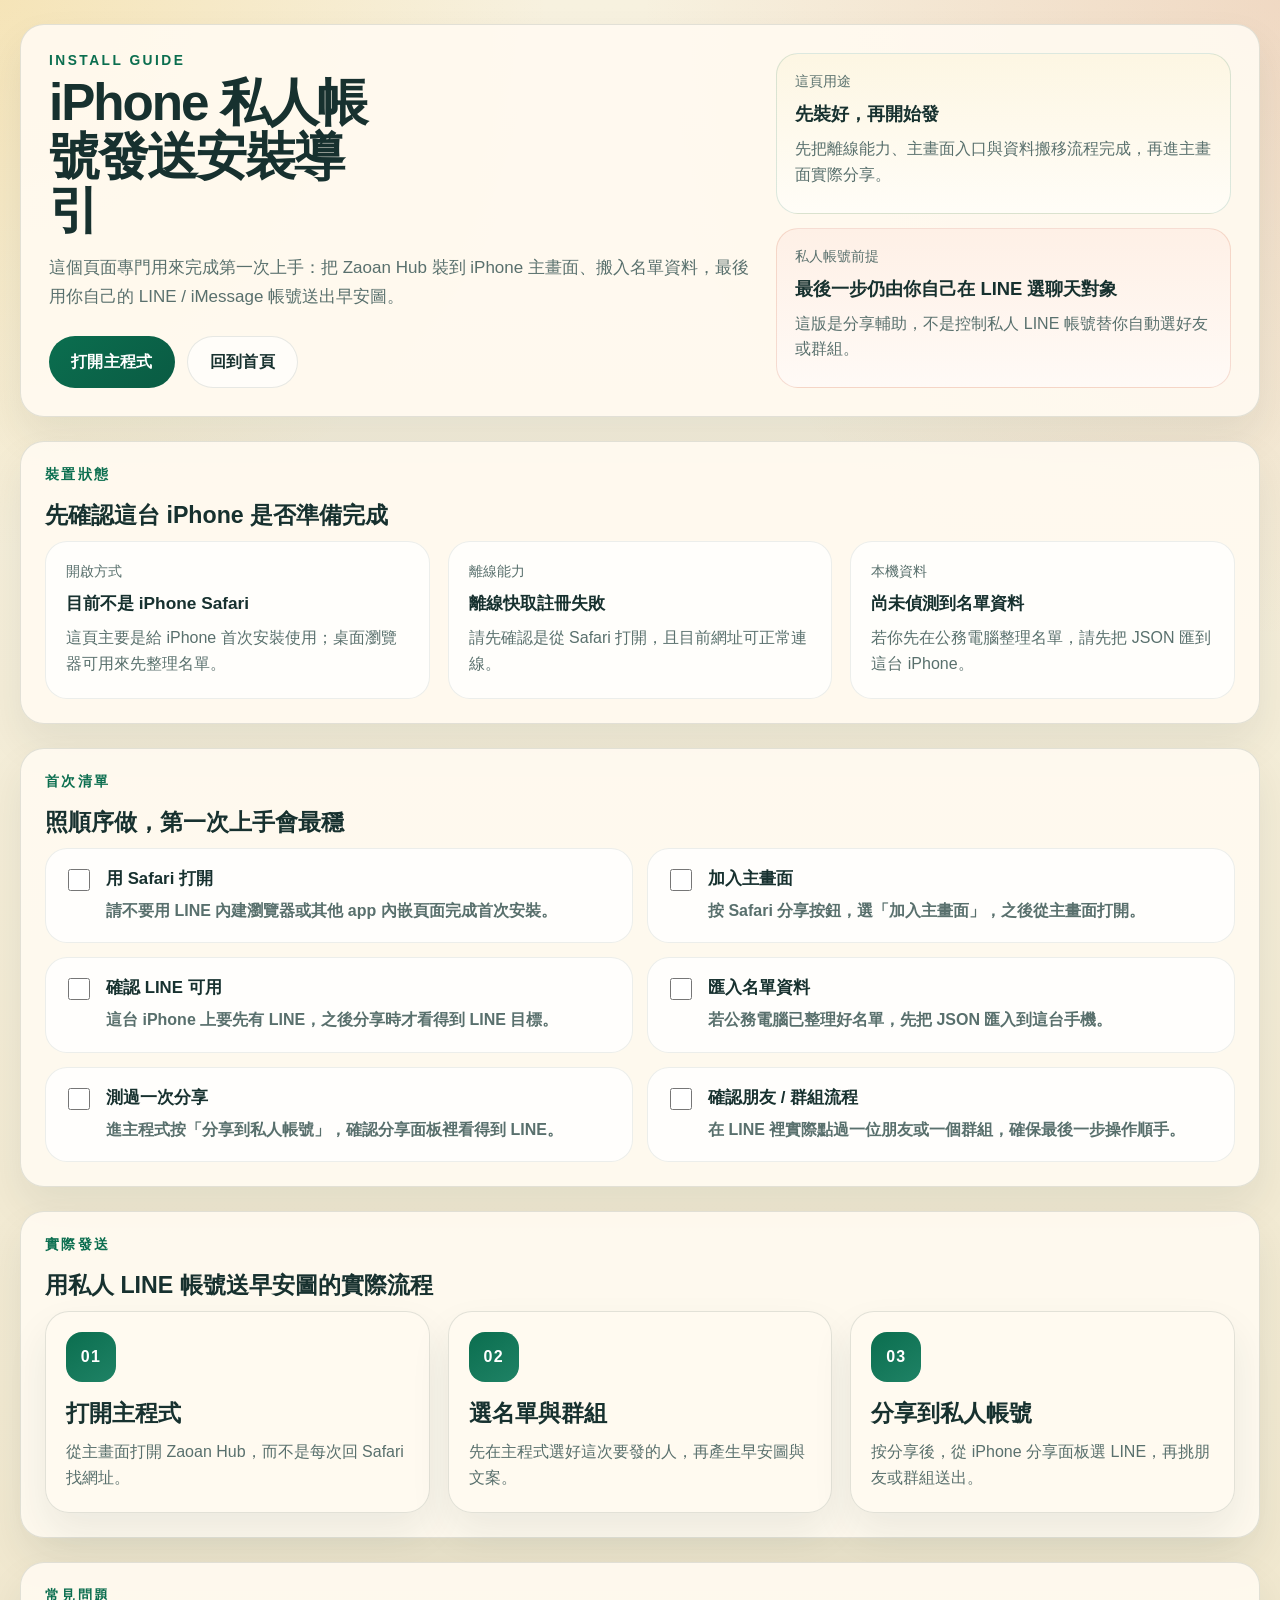
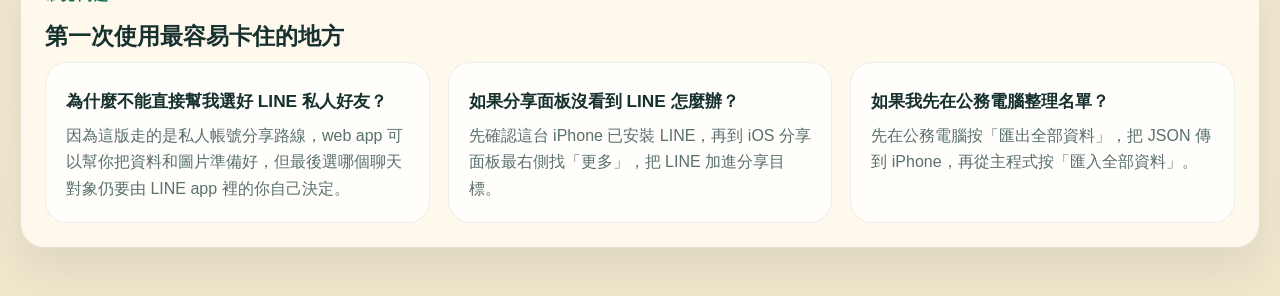
==== app/guide.html @ dc189ce0 "Add iPhone private-account onboarding" ====
<!doctype html>
<html lang="zh-Hant">
<head>
  <meta charset="utf-8">
  <meta name="viewport" content="width=device-width, initial-scale=1">
  <meta name="theme-color" content="#0b6e4f">
  <meta name="description" content="Zaoan Hub iPhone installation guide for private LINE and iMessage sharing.">
  <meta name="apple-mobile-web-app-capable" content="yes">
  <meta name="apple-mobile-web-app-status-bar-style" content="default">
  <meta name="apple-mobile-web-app-title" content="Zaoan Hub Guide">
  <title>Zaoan Hub 安裝導引</title>
  <link rel="manifest" href="./manifest.webmanifest">
  <link rel="icon" href="./icon.svg" type="image/svg+xml">
  <link rel="apple-touch-icon" href="./icon.svg">
  <link rel="stylesheet" href="./styles.css">
</head>
<body>
  <div class="shell">
    <header class="hero panel guide-hero">
      <div class="hero-copy">
        <p class="eyebrow">Install Guide</p>
        <h1>iPhone 私人帳號發送安裝導引</h1>
        <p class="hero-text">
          這個頁面專門用來完成第一次上手：把 Zaoan Hub 裝到 iPhone 主畫面、搬入名單資料，最後用你自己的 LINE / iMessage 帳號送出早安圖。
        </p>
        <div class="hero-actions">
          <a class="button button-primary" href="./index.html">打開主程式</a>
          <a class="button button-ghost" href="./index.html">回到首頁</a>
        </div>
      </div>
      <aside class="hero-aside">
        <div class="status-card">
          <span class="status-label">這頁用途</span>
          <strong>先裝好，再開始發</strong>
          <p>先把離線能力、主畫面入口與資料搬移流程完成，再進主畫面實際分享。</p>
        </div>
        <div class="status-card accent">
          <span class="status-label">私人帳號前提</span>
          <strong>最後一步仍由你自己在 LINE 選聊天對象</strong>
          <p>這版是分享輔助，不是控制私人 LINE 帳號替你自動選好友或群組。</p>
        </div>
      </aside>
    </header>

    <main class="content">
      <section class="panel guide-status-panel">
        <div class="section-header">
          <div>
            <p class="eyebrow">裝置狀態</p>
            <h2>先確認這台 iPhone 是否準備完成</h2>
          </div>
        </div>
        <div class="guide-status-grid">
          <article class="guide-status-card">
            <span class="status-label">開啟方式</span>
            <strong id="guide-mode-badge">檢查中</strong>
            <p id="guide-mode-copy">建議先用 Safari 打開這個導引頁。</p>
          </article>
          <article class="guide-status-card">
            <span class="status-label">離線能力</span>
            <strong id="guide-offline-badge">檢查中</strong>
            <p id="guide-offline-copy">第一次仍需要透過網址把離線殼層載入手機。</p>
          </article>
          <article class="guide-status-card">
            <span class="status-label">本機資料</span>
            <strong id="guide-data-badge">檢查中</strong>
            <p id="guide-data-copy">如果你先在公務電腦整理名單，這裡會提醒你匯入 JSON。</p>
          </article>
        </div>
      </section>

      <section class="panel guide-checklist-panel">
        <div class="section-header">
          <div>
            <p class="eyebrow">首次清單</p>
            <h2>照順序做，第一次上手會最穩</h2>
          </div>
        </div>
        <div class="guide-check-grid">
          <label class="guide-check-card">
            <input type="checkbox" data-guide-step="opened_safari">
            <div>
              <strong>用 Safari 打開</strong>
              <p>請不要用 LINE 內建瀏覽器或其他 app 內嵌頁面完成首次安裝。</p>
            </div>
          </label>
          <label class="guide-check-card">
            <input type="checkbox" data-guide-step="added_home_screen">
            <div>
              <strong>加入主畫面</strong>
              <p>按 Safari 分享按鈕，選「加入主畫面」，之後從主畫面打開。</p>
            </div>
          </label>
          <label class="guide-check-card">
            <input type="checkbox" data-guide-step="line_ready">
            <div>
              <strong>確認 LINE 可用</strong>
              <p>這台 iPhone 上要先有 LINE，之後分享時才看得到 LINE 目標。</p>
            </div>
          </label>
          <label class="guide-check-card">
            <input type="checkbox" data-guide-step="data_imported">
            <div>
              <strong>匯入名單資料</strong>
              <p>若公務電腦已整理好名單，先把 JSON 匯入到這台手機。</p>
            </div>
          </label>
          <label class="guide-check-card">
            <input type="checkbox" data-guide-step="share_tested">
            <div>
              <strong>測過一次分享</strong>
              <p>進主程式按「分享到私人帳號」，確認分享面板裡看得到 LINE。</p>
            </div>
          </label>
          <label class="guide-check-card">
            <input type="checkbox" data-guide-step="line_target_confirmed">
            <div>
              <strong>確認朋友 / 群組流程</strong>
              <p>在 LINE 裡實際點過一位朋友或一個群組，確保最後一步操作順手。</p>
            </div>
          </label>
        </div>
      </section>

      <section class="panel guide-flow-panel">
        <div class="section-header">
          <div>
            <p class="eyebrow">實際發送</p>
            <h2>用私人 LINE 帳號送早安圖的實際流程</h2>
          </div>
        </div>
        <div class="guide-flow-grid">
          <article class="step-card panel">
            <span class="step-index">01</span>
            <h2>打開主程式</h2>
            <p>從主畫面打開 Zaoan Hub，而不是每次回 Safari 找網址。</p>
          </article>
          <article class="step-card panel">
            <span class="step-index">02</span>
            <h2>選名單與群組</h2>
            <p>先在主程式選好這次要發的人，再產生早安圖與文案。</p>
          </article>
          <article class="step-card panel">
            <span class="step-index">03</span>
            <h2>分享到私人帳號</h2>
            <p>按分享後，從 iPhone 分享面板選 LINE，再挑朋友或群組送出。</p>
          </article>
        </div>
      </section>

      <section class="panel guide-faq-panel">
        <div class="section-header">
          <div>
            <p class="eyebrow">常見問題</p>
            <h2>第一次使用最容易卡住的地方</h2>
          </div>
        </div>
        <div class="faq-list">
          <article class="faq-card">
            <strong>為什麼不能直接幫我選好 LINE 私人好友？</strong>
            <p>因為這版走的是私人帳號分享路線，web app 可以幫你把資料和圖片準備好，但最後選哪個聊天對象仍要由 LINE app 裡的你自己決定。</p>
          </article>
          <article class="faq-card">
            <strong>如果分享面板沒看到 LINE 怎麼辦？</strong>
            <p>先確認這台 iPhone 已安裝 LINE，再到 iOS 分享面板最右側找「更多」，把 LINE 加進分享目標。</p>
          </article>
          <article class="faq-card">
            <strong>如果我先在公務電腦整理名單？</strong>
            <p>先在公務電腦按「匯出全部資料」，把 JSON 傳到 iPhone，再從主程式按「匯入全部資料」。</p>
          </article>
        </div>
      </section>
    </main>
  </div>

  <script src="./guide.js"></script>
</body>
</html>
---- app/styles.css ----
:root {
  --bg: #f3efe2;
  --paper: #fffaf0;
  --ink: #17312f;
  --muted: #59706d;
  --line: rgba(23, 49, 47, 0.12);
  --primary: #0b6e4f;
  --primary-strong: #0a5b43;
  --secondary: #efb11d;
  --accent: #cb5c33;
  --shadow: 0 20px 40px rgba(28, 50, 48, 0.08);
  --radius: 24px;
}

* {
  box-sizing: border-box;
}

html {
  font-size: 16px;
}

body {
  margin: 0;
  font-family: "Noto Sans TC", "PingFang TC", "Microsoft JhengHei", sans-serif;
  color: var(--ink);
  background:
    radial-gradient(circle at top left, rgba(239, 177, 29, 0.2), transparent 24%),
    radial-gradient(circle at top right, rgba(203, 92, 51, 0.16), transparent 28%),
    linear-gradient(180deg, #f7f1df 0%, #efe6cc 100%);
}

button,
input,
select,
textarea {
  font: inherit;
}

a {
  color: inherit;
}

button {
  cursor: pointer;
}

.shell {
  width: min(1240px, calc(100% - 32px));
  margin: 24px auto 48px;
}

.panel {
  background: rgba(255, 250, 240, 0.92);
  border: 1px solid var(--line);
  border-radius: var(--radius);
  box-shadow: var(--shadow);
}

.hero {
  display: grid;
  grid-template-columns: 1.4fr 0.9fr;
  gap: 20px;
  padding: 28px;
}

.hero-copy h1 {
  margin: 8px 0 16px;
  font-size: clamp(2rem, 4vw, 3.6rem);
  line-height: 1.05;
  letter-spacing: -0.04em;
}

.hero-text {
  max-width: 48rem;
  font-size: 1.0625rem;
  line-height: 1.7;
  color: var(--muted);
}

.eyebrow {
  margin: 0;
  font-size: 0.86rem;
  font-weight: 800;
  letter-spacing: 0.18em;
  text-transform: uppercase;
  color: var(--primary);
}

.hero-actions {
  display: flex;
  gap: 12px;
  margin-top: 24px;
  flex-wrap: wrap;
}

.hero-aside {
  display: grid;
  gap: 14px;
}

.status-card {
  padding: 18px;
  border-radius: 22px;
  background: linear-gradient(180deg, #fdf6e3 0%, #fffdf7 100%);
  border: 1px solid rgba(11, 110, 79, 0.14);
}

.status-card.accent {
  background: linear-gradient(180deg, #fef0e6 0%, #fffaf6 100%);
  border-color: rgba(203, 92, 51, 0.18);
}

.status-label {
  display: block;
  margin-bottom: 10px;
  color: var(--muted);
  font-size: 0.9rem;
}

.status-card strong {
  display: block;
  margin-bottom: 10px;
  font-size: 1.15rem;
}

.status-card p {
  margin: 0;
  line-height: 1.6;
  color: var(--muted);
}

.guide-hero .hero-copy h1 {
  max-width: 12ch;
}

.content {
  display: grid;
  gap: 24px;
  margin-top: 24px;
}

.runtime-panel {
  display: grid;
  grid-template-columns: 1.2fr 1fr;
  gap: 20px;
  padding: 24px;
}

.runtime-copy h2 {
  margin: 10px 0 12px;
  font-size: 1.55rem;
}

.runtime-text {
  margin: 0;
  line-height: 1.7;
  color: var(--muted);
}

.runtime-statuses {
  display: grid;
  gap: 16px;
  align-content: start;
}

.runtime-badges {
  display: flex;
  flex-wrap: wrap;
  gap: 10px;
}

.runtime-actions {
  display: flex;
  gap: 12px;
  flex-wrap: wrap;
}

.runtime-badge {
  display: inline-flex;
  align-items: center;
  min-height: 38px;
  padding: 0 14px;
  border-radius: 999px;
  background: rgba(255, 255, 255, 0.72);
  border: 1px solid rgba(23, 49, 47, 0.1);
  color: var(--ink);
  font-weight: 700;
}

.runtime-badge.ok {
  background: rgba(11, 110, 79, 0.1);
  border-color: rgba(11, 110, 79, 0.24);
  color: var(--primary);
}

.runtime-badge.warn {
  background: rgba(239, 177, 29, 0.16);
  border-color: rgba(239, 177, 29, 0.3);
  color: #7a5300;
}

.runtime-badge.offline {
  background: rgba(203, 92, 51, 0.12);
  border-color: rgba(203, 92, 51, 0.26);
  color: var(--accent);
}

.install-steps {
  margin: 0;
  padding-left: 22px;
  color: var(--muted);
  line-height: 1.8;
}

.step-grid {
  display: grid;
  grid-template-columns: repeat(3, minmax(0, 1fr));
  gap: 18px;
}

.step-card {
  padding: 20px;
}

.step-index {
  display: inline-flex;
  align-items: center;
  justify-content: center;
  width: 50px;
  height: 50px;
  border-radius: 16px;
  background: linear-gradient(145deg, var(--primary), #1f8265);
  color: white;
  font-weight: 800;
  letter-spacing: 0.08em;
}

.step-card h2,
.section-header h2,
.preview-card h3 {
  margin: 16px 0 10px;
  font-size: 1.45rem;
}

.step-card p,
.empty-state,
.preview-body p,
.status-box,
.contact-note,
.group-meta {
  margin: 0;
  line-height: 1.65;
  color: var(--muted);
}

.workspace {
  display: grid;
  grid-template-columns: repeat(2, minmax(0, 1fr));
  gap: 20px;
}

.guide-status-panel,
.guide-checklist-panel,
.guide-flow-panel,
.guide-faq-panel {
  padding: 0 0 24px;
}

.guide-status-grid,
.guide-flow-grid,
.faq-list {
  display: grid;
  grid-template-columns: repeat(3, minmax(0, 1fr));
  gap: 18px;
  margin: 0 24px;
}

.guide-status-card,
.faq-card {
  padding: 20px;
  border-radius: 22px;
  background: rgba(255, 255, 255, 0.78);
  border: 1px solid rgba(23, 49, 47, 0.08);
}

.guide-status-card strong,
.faq-card strong {
  display: block;
  margin: 6px 0 10px;
  font-size: 1.08rem;
}

.guide-status-card p,
.faq-card p {
  margin: 0;
  line-height: 1.65;
  color: var(--muted);
}

.guide-check-grid {
  display: grid;
  grid-template-columns: repeat(2, minmax(0, 1fr));
  gap: 14px;
  margin: 0 24px;
}

.guide-check-card {
  display: grid;
  grid-template-columns: 28px 1fr;
  align-items: start;
  gap: 14px;
  padding: 18px;
  border-radius: 22px;
  background: rgba(255, 255, 255, 0.8);
  border: 1px solid rgba(23, 49, 47, 0.08);
}

.guide-check-card input {
  width: 22px;
  height: 22px;
  margin-top: 2px;
}

.guide-check-card strong {
  display: block;
  margin-bottom: 8px;
  font-size: 1.05rem;
}

.guide-check-card p {
  margin: 0;
  line-height: 1.65;
  color: var(--muted);
}

.stack {
  display: grid;
  gap: 16px;
}

.section-header {
  display: flex;
  justify-content: space-between;
  align-items: flex-start;
  gap: 12px;
  padding: 24px 24px 0;
}

.form-card,
.list,
.empty-state {
  margin: 0 24px 24px;
}

.form-card {
  padding: 20px;
  border-radius: 22px;
  background: linear-gradient(180deg, #fffef9 0%, #f9f4e6 100%);
  border: 1px solid rgba(23, 49, 47, 0.08);
}

label,
.field-label {
  display: grid;
  gap: 8px;
  font-weight: 700;
}

label span,
.field-label {
  font-size: 0.98rem;
}

input,
select,
textarea {
  width: 100%;
  border: 2px solid rgba(23, 49, 47, 0.12);
  border-radius: 16px;
  padding: 14px 16px;
  background: rgba(255, 255, 255, 0.92);
  color: var(--ink);
}

textarea {
  min-height: 112px;
  resize: vertical;
}

input:focus,
select:focus,
textarea:focus {
  outline: none;
  border-color: rgba(11, 110, 79, 0.5);
  box-shadow: 0 0 0 4px rgba(11, 110, 79, 0.12);
}

.button {
  min-height: 52px;
  border: 0;
  border-radius: 999px;
  padding: 0 22px;
  font-weight: 800;
  letter-spacing: 0.02em;
}

a.button {
  display: inline-flex;
  align-items: center;
  justify-content: center;
  text-decoration: none;
}

.button:disabled {
  opacity: 0.5;
  cursor: not-allowed;
}

.button-primary {
  background: linear-gradient(135deg, var(--primary), var(--primary-strong));
  color: #fff;
}

.button-secondary {
  background: linear-gradient(135deg, var(--secondary), #f3c84c);
  color: #302200;
}

.button-ghost {
  background: rgba(255, 255, 255, 0.64);
  color: var(--ink);
  border: 1px solid rgba(23, 49, 47, 0.1);
}

.pill {
  display: inline-flex;
  align-items: center;
  min-height: 34px;
  padding: 0 14px;
  border-radius: 999px;
  background: rgba(11, 110, 79, 0.1);
  color: var(--primary);
  font-weight: 800;
}

.accent-pill {
  background: rgba(203, 92, 51, 0.12);
  color: var(--accent);
}

.list {
  display: grid;
  gap: 12px;
}

.list-card {
  display: grid;
  gap: 10px;
  padding: 18px;
  border-radius: 22px;
  background: rgba(255, 255, 255, 0.78);
  border: 1px solid rgba(23, 49, 47, 0.08);
}

.card-head {
  display: flex;
  align-items: center;
  justify-content: space-between;
  gap: 12px;
}

.card-title {
  display: flex;
  align-items: center;
  gap: 10px;
  flex-wrap: wrap;
}

.card-title strong {
  font-size: 1.12rem;
}

.tag {
  display: inline-flex;
  align-items: center;
  min-height: 28px;
  padding: 0 10px;
  border-radius: 999px;
  background: rgba(23, 49, 47, 0.08);
  color: var(--muted);
  font-size: 0.84rem;
}

.picker-grid {
  display: grid;
  grid-template-columns: repeat(auto-fit, minmax(160px, 1fr));
  gap: 10px;
}

.picker-chip {
  display: flex;
  align-items: center;
  gap: 10px;
  min-height: 56px;
  padding: 10px 14px;
  border-radius: 18px;
  border: 1px solid rgba(23, 49, 47, 0.1);
  background: rgba(255, 255, 255, 0.72);
}

.picker-chip input {
  width: 20px;
  height: 20px;
  margin: 0;
}

.broadcast-panel {
  padding: 24px;
}

.broadcast-layout {
  display: grid;
  grid-template-columns: 1.1fr 0.9fr;
  gap: 20px;
  margin-top: 20px;
}

.mode-grid {
  display: grid;
  grid-template-columns: repeat(2, minmax(0, 1fr));
  gap: 12px;
}

.mode-card {
  display: grid;
  gap: 8px;
  padding: 18px;
  border-radius: 20px;
  border: 2px solid rgba(23, 49, 47, 0.1);
  background: rgba(255, 255, 255, 0.68);
}

.mode-card.active {
  border-color: rgba(11, 110, 79, 0.4);
  background: rgba(11, 110, 79, 0.08);
}

.mode-card input {
  display: none;
}

.mode-card span {
  color: var(--muted);
  line-height: 1.55;
}

.action-row {
  display: flex;
  gap: 12px;
  flex-wrap: wrap;
}

.private-note {
  padding: 16px 18px;
  border-radius: 18px;
  background: rgba(11, 110, 79, 0.08);
  border: 1px solid rgba(11, 110, 79, 0.14);
}

.private-note strong {
  display: block;
  margin-bottom: 8px;
  font-size: 1.02rem;
}

.private-note p {
  margin: 0;
  line-height: 1.65;
  color: var(--muted);
}

.preview-card {
  display: grid;
  gap: 16px;
  align-self: start;
  padding: 20px;
  border-radius: 26px;
  background: linear-gradient(180deg, #184746 0%, #0f2f35 100%);
  color: #f9faf8;
}

.preview-image-wrap {
  border-radius: 22px;
  overflow: hidden;
  background: rgba(255, 255, 255, 0.08);
}

#preview-canvas {
  display: block;
  width: 100%;
  height: auto;
}

.preview-body h3 {
  margin-top: 0;
}

.preview-body p {
  color: rgba(249, 250, 248, 0.78);
}

.recipient-preview {
  display: flex;
  flex-wrap: wrap;
  gap: 10px;
  padding: 0;
  margin: 0;
  list-style: none;
}

.recipient-preview li {
  padding: 9px 12px;
  border-radius: 999px;
  background: rgba(255, 255, 255, 0.12);
  color: rgba(249, 250, 248, 0.92);
}

.status-box {
  padding: 14px 16px;
  border-radius: 18px;
  background: rgba(255, 255, 255, 0.1);
  color: rgba(249, 250, 248, 0.88);
}

.empty-state {
  padding: 18px;
  border-radius: 18px;
  background: rgba(255, 255, 255, 0.55);
  border: 1px dashed rgba(23, 49, 47, 0.18);
}

@media (max-width: 980px) {
  .hero,
  .runtime-panel,
  .workspace,
  .guide-status-grid,
  .guide-flow-grid,
  .faq-list,
  .broadcast-layout,
  .step-grid {
    grid-template-columns: 1fr;
  }

  .guide-check-grid {
    grid-template-columns: 1fr;
  }

  .shell {
    width: min(100% - 20px, 1240px);
  }
}

@media (max-width: 640px) {
  html {
    font-size: 15px;
  }

  .hero,
  .broadcast-panel {
    padding: 18px;
  }

  .section-header,
  .form-card,
  .list,
  .empty-state {
    margin-left: 18px;
    margin-right: 18px;
  }

  .section-header {
    padding-top: 18px;
  }

  .action-row,
  .hero-actions,
  .runtime-actions {
    flex-direction: column;
  }

  .mode-grid {
    grid-template-columns: 1fr;
  }

  .button {
    width: 100%;
  }
}
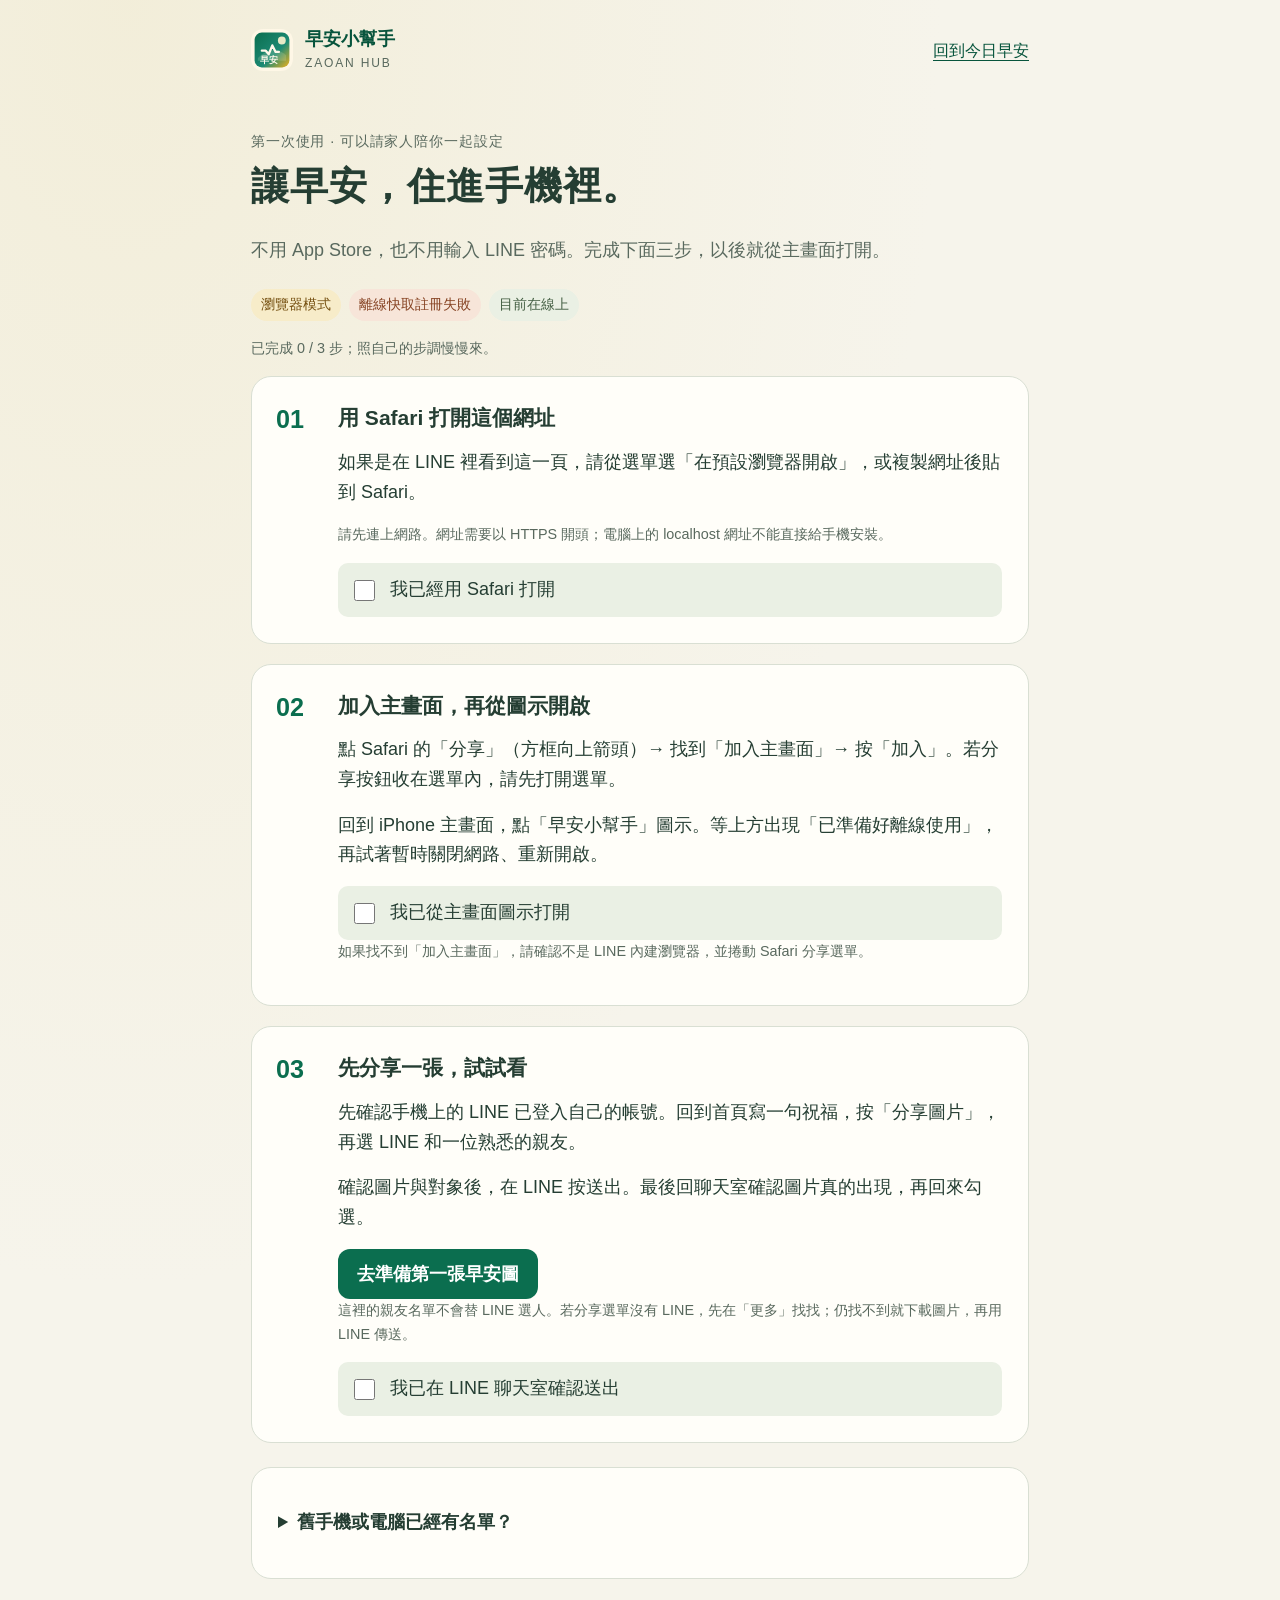
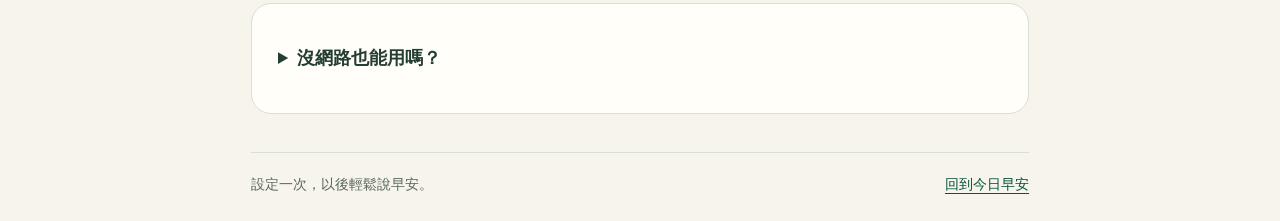
==== commit 2bfe1aa8: "Make daily greeting sharing the primary senior-friendly workflow" ====
--- a/app/guide.html
+++ b/app/guide.html
@@ -2,177 +2,60 @@
 <html lang="zh-Hant">
 <head>
   <meta charset="utf-8">
-  <meta name="viewport" content="width=device-width, initial-scale=1">
+  <meta name="viewport" content="width=device-width, initial-scale=1, viewport-fit=cover">
+  <meta http-equiv="Content-Security-Policy" content="default-src 'self'; base-uri 'none'; object-src 'none'; script-src 'self'; style-src 'self'; img-src 'self' data: blob:; connect-src 'self'; font-src 'self'; manifest-src 'self'; worker-src 'self'; form-action 'self'">
   <meta name="theme-color" content="#0b6e4f">
-  <meta name="description" content="Zaoan Hub iPhone installation guide for private LINE and iMessage sharing.">
+  <meta name="description" content="在 iPhone 加入早安小幫手，練習用自己的 LINE 分享早安圖。">
   <meta name="apple-mobile-web-app-capable" content="yes">
   <meta name="apple-mobile-web-app-status-bar-style" content="default">
-  <meta name="apple-mobile-web-app-title" content="Zaoan Hub Guide">
-  <title>Zaoan Hub 安裝導引</title>
+  <meta name="apple-mobile-web-app-title" content="早安小幫手">
+  <title>iPhone 安裝導引 · 早安小幫手</title>
   <link rel="manifest" href="./manifest.webmanifest">
   <link rel="icon" href="./icon.svg" type="image/svg+xml">
   <link rel="apple-touch-icon" href="./icon.svg">
   <link rel="stylesheet" href="./styles.css">
 </head>
 <body>
-  <div class="shell">
-    <header class="hero panel guide-hero">
-      <div class="hero-copy">
-        <p class="eyebrow">Install Guide</p>
-        <h1>iPhone 私人帳號發送安裝導引</h1>
-        <p class="hero-text">
-          這個頁面專門用來完成第一次上手：把 Zaoan Hub 裝到 iPhone 主畫面、搬入名單資料，最後用你自己的 LINE / iMessage 帳號送出早安圖。
-        </p>
-        <div class="hero-actions">
-          <a class="button button-primary" href="./index.html">打開主程式</a>
-          <a class="button button-ghost" href="./index.html">回到首頁</a>
-        </div>
+  <a class="skip-link" href="#main">跳到安裝步驟</a>
+  <div class="shell guide-shell">
+    <header class="app-header"><a class="brand" href="./"><img src="./icon.svg" width="42" height="42" alt=""><span>早安小幫手<small>ZAOAN HUB</small></span></a><a class="help-link" href="./">回到今日早安</a></header>
+    <main id="main" tabindex="-1">
+      <div class="page-heading"><div><p class="eyebrow">第一次使用 · 可以請家人陪你一起設定</p><h1>讓早安，住進手機裡。</h1></div></div>
+      <p class="guide-intro">不用 App Store，也不用輸入 LINE 密碼。完成下面三步，以後就從主畫面打開。</p>
+      <div id="update-notice" class="notice update-notice" hidden><span>新版已準備好。</span><button id="update-button" class="button button-secondary" type="button">重新開啟新版</button></div>
+      <div class="badge-row"><span id="app-mode-badge" class="tag">瀏覽器模式</span><span id="offline-badge" class="tag">正在準備離線使用…</span><span id="network-badge" class="tag"></span></div>
+      <p id="guide-progress" class="helper" role="status" aria-live="polite">可以依序勾選已完成的步驟。</p>
+      <div class="guide-steps">
+        <section class="panel guide-step">
+          <h2>用 Safari 打開這個網址</h2>
+          <p>如果是在 LINE 裡看到這一頁，請從選單選「在預設瀏覽器開啟」，或複製網址後貼到 Safari。</p>
+          <p class="helper">請先連上網路。網址需要以 HTTPS 開頭；電腦上的 localhost 網址不能直接給手機安裝。</p>
+          <label class="checklist-row"><input type="checkbox" data-guide-step="opened_safari"><span>我已經用 Safari 打開</span></label>
+        </section>
+        <section class="panel guide-step">
+          <h2>加入主畫面，再從圖示開啟</h2>
+          <p>點 Safari 的「分享」（方框向上箭頭）→ 找到「加入主畫面」→ 按「加入」。若分享按鈕收在選單內，請先打開選單。</p>
+          <p>回到 iPhone 主畫面，點「早安小幫手」圖示。等上方出現「已準備好離線使用」，再試著暫時關閉網路、重新開啟。</p>
+          <label class="checklist-row"><input type="checkbox" data-guide-step="added_home_screen"><span>我已從主畫面圖示打開</span></label>
+          <p class="helper">如果找不到「加入主畫面」，請確認不是 LINE 內建瀏覽器，並捲動 Safari 分享選單。</p>
+        </section>
+        <section class="panel guide-step">
+          <h2>先分享一張，試試看</h2>
+          <p>先確認手機上的 LINE 已登入自己的帳號。回到首頁寫一句祝福，按「分享圖片」，再選 LINE 和一位熟悉的親友。</p>
+          <p>確認圖片與對象後，在 LINE 按送出。最後回聊天室確認圖片真的出現，再回來勾選。</p>
+          <a class="button button-primary" href="./">去準備第一張早安圖</a>
+          <p class="helper">這裡的親友名單不會替 LINE 選人。若分享選單沒有 LINE，先在「更多」找找；仍找不到就下載圖片，再用 LINE 傳送。</p>
+          <label class="checklist-row"><input type="checkbox" data-guide-step="line_target_confirmed"><span>我已在 LINE 聊天室確認送出</span></label>
+        </section>
       </div>
-      <aside class="hero-aside">
-        <div class="status-card">
-          <span class="status-label">這頁用途</span>
-          <strong>先裝好，再開始發</strong>
-          <p>先把離線能力、主畫面入口與資料搬移流程完成，再進主畫面實際分享。</p>
-        </div>
-        <div class="status-card accent">
-          <span class="status-label">私人帳號前提</span>
-          <strong>最後一步仍由你自己在 LINE 選聊天對象</strong>
-          <p>這版是分享輔助，不是控制私人 LINE 帳號替你自動選好友或群組。</p>
-        </div>
-      </aside>
-    </header>
-
-    <main class="content">
-      <section class="panel guide-status-panel">
-        <div class="section-header">
-          <div>
-            <p class="eyebrow">裝置狀態</p>
-            <h2>先確認這台 iPhone 是否準備完成</h2>
-          </div>
-        </div>
-        <div class="guide-status-grid">
-          <article class="guide-status-card">
-            <span class="status-label">開啟方式</span>
-            <strong id="guide-mode-badge">檢查中</strong>
-            <p id="guide-mode-copy">建議先用 Safari 打開這個導引頁。</p>
-          </article>
-          <article class="guide-status-card">
-            <span class="status-label">離線能力</span>
-            <strong id="guide-offline-badge">檢查中</strong>
-            <p id="guide-offline-copy">第一次仍需要透過網址把離線殼層載入手機。</p>
-          </article>
-          <article class="guide-status-card">
-            <span class="status-label">本機資料</span>
-            <strong id="guide-data-badge">檢查中</strong>
-            <p id="guide-data-copy">如果你先在公務電腦整理名單，這裡會提醒你匯入 JSON。</p>
-          </article>
-        </div>
-      </section>
-
-      <section class="panel guide-checklist-panel">
-        <div class="section-header">
-          <div>
-            <p class="eyebrow">首次清單</p>
-            <h2>照順序做，第一次上手會最穩</h2>
-          </div>
-        </div>
-        <div class="guide-check-grid">
-          <label class="guide-check-card">
-            <input type="checkbox" data-guide-step="opened_safari">
-            <div>
-              <strong>用 Safari 打開</strong>
-              <p>請不要用 LINE 內建瀏覽器或其他 app 內嵌頁面完成首次安裝。</p>
-            </div>
-          </label>
-          <label class="guide-check-card">
-            <input type="checkbox" data-guide-step="added_home_screen">
-            <div>
-              <strong>加入主畫面</strong>
-              <p>按 Safari 分享按鈕，選「加入主畫面」，之後從主畫面打開。</p>
-            </div>
-          </label>
-          <label class="guide-check-card">
-            <input type="checkbox" data-guide-step="line_ready">
-            <div>
-              <strong>確認 LINE 可用</strong>
-              <p>這台 iPhone 上要先有 LINE，之後分享時才看得到 LINE 目標。</p>
-            </div>
-          </label>
-          <label class="guide-check-card">
-            <input type="checkbox" data-guide-step="data_imported">
-            <div>
-              <strong>匯入名單資料</strong>
-              <p>若公務電腦已整理好名單，先把 JSON 匯入到這台手機。</p>
-            </div>
-          </label>
-          <label class="guide-check-card">
-            <input type="checkbox" data-guide-step="share_tested">
-            <div>
-              <strong>測過一次分享</strong>
-              <p>進主程式按「分享到私人帳號」，確認分享面板裡看得到 LINE。</p>
-            </div>
-          </label>
-          <label class="guide-check-card">
-            <input type="checkbox" data-guide-step="line_target_confirmed">
-            <div>
-              <strong>確認朋友 / 群組流程</strong>
-              <p>在 LINE 裡實際點過一位朋友或一個群組，確保最後一步操作順手。</p>
-            </div>
-          </label>
-        </div>
-      </section>
-
-      <section class="panel guide-flow-panel">
-        <div class="section-header">
-          <div>
-            <p class="eyebrow">實際發送</p>
-            <h2>用私人 LINE 帳號送早安圖的實際流程</h2>
-          </div>
-        </div>
-        <div class="guide-flow-grid">
-          <article class="step-card panel">
-            <span class="step-index">01</span>
-            <h2>打開主程式</h2>
-            <p>從主畫面打開 Zaoan Hub，而不是每次回 Safari 找網址。</p>
-          </article>
-          <article class="step-card panel">
-            <span class="step-index">02</span>
-            <h2>選名單與群組</h2>
-            <p>先在主程式選好這次要發的人，再產生早安圖與文案。</p>
-          </article>
-          <article class="step-card panel">
-            <span class="step-index">03</span>
-            <h2>分享到私人帳號</h2>
-            <p>按分享後，從 iPhone 分享面板選 LINE，再挑朋友或群組送出。</p>
-          </article>
-        </div>
-      </section>
-
-      <section class="panel guide-faq-panel">
-        <div class="section-header">
-          <div>
-            <p class="eyebrow">常見問題</p>
-            <h2>第一次使用最容易卡住的地方</h2>
-          </div>
-        </div>
-        <div class="faq-list">
-          <article class="faq-card">
-            <strong>為什麼不能直接幫我選好 LINE 私人好友？</strong>
-            <p>因為這版走的是私人帳號分享路線，web app 可以幫你把資料和圖片準備好，但最後選哪個聊天對象仍要由 LINE app 裡的你自己決定。</p>
-          </article>
-          <article class="faq-card">
-            <strong>如果分享面板沒看到 LINE 怎麼辦？</strong>
-            <p>先確認這台 iPhone 已安裝 LINE，再到 iOS 分享面板最右側找「更多」，把 LINE 加進分享目標。</p>
-          </article>
-          <article class="faq-card">
-            <strong>如果我先在公務電腦整理名單？</strong>
-            <p>先在公務電腦按「匯出全部資料」，把 JSON 傳到 iPhone，再從主程式按「匯入全部資料」。</p>
-          </article>
-        </div>
-      </section>
+      <details class="panel guide-faq"><summary>舊手機或電腦已經有名單？</summary><p>名單不是使用的必要條件。需要搬資料時，在原本的裝置開「設定與備份」，下載全部資料備份，再把檔案傳到這台 iPhone。</p><p>從主畫面圖示開啟本程式，進「設定與備份」選「從備份還原」。若 Safari 和主畫面版本的資料不同，請在實際要使用的版本還原備份。</p><a class="text-link" href="./#settings">前往設定與備份</a><p id="guide-data-copy" class="helper"></p></details>
+      <details class="panel guide-faq"><summary>沒網路也能用嗎？</summary><p>離線準備完成後，可以寫祝福、製作圖片、整理名單與備份；LINE 真正送出訊息仍需要網路。瀏覽器若清除儲存空間，可能需要再次連網開啟。</p><p>加入主畫面不是資料備份，換手機前仍要下載備份檔。</p></details>
+      <p id="guide-storage-warning" class="notice warning" role="alert" hidden>這個瀏覽器無法儲存導引進度。你仍可照步驟完成安裝。</p>
     </main>
+    <footer class="app-footer"><span>設定一次，以後輕鬆說早安。</span><a href="./">回到今日早安</a></footer>
   </div>
-
-  <script src="./guide.js"></script>
+  <script src="./storage.js" defer></script>
+  <script src="./guide.js" defer></script>
+  <script src="./pwa.js" defer></script>
 </body>
 </html>
--- a/app/styles.css
+++ b/app/styles.css
@@ -1,699 +1,162 @@
 :root {
-  --bg: #f3efe2;
-  --paper: #fffaf0;
-  --ink: #17312f;
-  --muted: #59706d;
-  --line: rgba(23, 49, 47, 0.12);
-  --primary: #0b6e4f;
-  --primary-strong: #0a5b43;
-  --secondary: #efb11d;
-  --accent: #cb5c33;
-  --shadow: 0 20px 40px rgba(28, 50, 48, 0.08);
-  --radius: 24px;
+  color-scheme: light;
+  --paper: #f6f4eb;
+  --surface: #fffef9;
+  --ink: #253e33;
+  --muted: #59695e;
+  --green: #0b6e4f;
+  --green-dark: #07543c;
+  --line: #d9dfd3;
+  --soft: #eaf0e4;
+  --gold: #ecd187;
+  --danger: #9e3028;
+  --radius: 20px;
+  font-family: "Noto Sans TC", "PingFang TC", "Microsoft JhengHei", sans-serif;
+  font-size: 18px;
+  color: var(--ink);
+  background: var(--paper);
+  line-height: 1.65;
 }
-
-* {
-  box-sizing: border-box;
+* { box-sizing: border-box; }
+[hidden] { display: none !important; }
+body { margin: 0; background: radial-gradient(ellipse at 10% 0, #efe8ca88, transparent 50%); }
+button, input, select, textarea { font: inherit; }
+button, a, input, textarea, select, summary { -webkit-tap-highlight-color: transparent; }
+button, summary, a { touch-action: manipulation; }
+a { color: var(--green-dark); text-underline-offset: 4px; }
+button { cursor: pointer; }
+button:disabled { cursor: wait; opacity: .58; }
+:focus-visible { outline: 3px solid #a35d00; outline-offset: 4px; }
+h1, h2, h3, p { margin-top: 0; }
+h1 { font-family: "Noto Serif TC", "Songti TC", "PMingLiU", serif; font-size: clamp(1.65rem, 3vw, 2.25rem); line-height: 1.3; letter-spacing: .025em; margin-bottom: 0; }
+h2 { font-size: 1.17rem; line-height: 1.45; margin-bottom: 14px; }
+h3 { font-size: 1rem; margin-bottom: 8px; }
+p { margin-bottom: 16px; }
+small { font-size: .8rem; font-weight: 400; color: var(--muted); }
+.shell { max-width: 1200px; margin: auto; padding: 0 36px max(24px, env(safe-area-inset-bottom)); }
+.app-header { min-height: 100px; display: flex; align-items: center; justify-content: space-between; gap: 16px; }
+.brand { display: inline-flex; align-items: center; gap: 12px; font-weight: 700; line-height: 1.3; text-decoration: none; }
+.brand img { border-radius: 12px; }
+.brand small { display: block; font-size: .67rem; letter-spacing: .15em; padding-top: 4px; }
+.help-link { font-size: .89rem; padding: 12px 0; }
+.app-nav { display: flex; gap: 10px; border-bottom: 1px solid var(--line); padding-bottom: 12px; }
+.app-nav a { padding: 11px 24px; min-height: 48px; text-decoration: none; font-weight: 700; border-radius: 12px; }
+.app-nav a[aria-current="page"] { color: #fff; background: var(--green); }
+.app-nav a:not([aria-current="page"]):hover { background: var(--soft); }
+.page-heading { display: flex; justify-content: space-between; align-items: center; gap: 16px; margin: 30px 0 24px; }
+.eyebrow { font-size: .8rem; color: var(--muted); letter-spacing: .06em; margin-bottom: 8px; }
+.quiet-label { color: var(--muted); font-size: .8rem; }
+.workspace { display: grid; grid-template-columns: minmax(0, 1.1fr) minmax(0, 1fr); gap: 28px; align-items: start; }
+.panel { background: var(--surface); border: 1px solid var(--line); border-radius: var(--radius); padding: 26px; min-width: 0; }
+.preview-panel { min-width: 0; background: #e8edde; padding: 20px; border-radius: var(--radius); border: 1px solid #d6ddc9; }
+.preview-label { display: flex; flex-wrap: wrap; gap: 4px 10px; justify-content: space-between; font-size: .8rem; color: #48603e; margin-bottom: 14px; }
+.preview-label { align-items: center; }
+.edit-link { background: none; border: 0; color: var(--green-dark); padding: 6px 0 6px 14px; min-height: 44px; text-decoration: underline; text-underline-offset: 4px; }
+canvas { width: 100%; height: auto; display: block; border-radius: 12px; box-shadow: 0 6px 18px #263b3020; }
+.share-actions { padding-top: 22px; }
+.button { border: 1px solid transparent; min-height: 48px; display: inline-flex; align-items: center; justify-content: center; gap: 8px; padding: 11px 18px; border-radius: 12px; text-decoration: none; line-height: 1.45; font-weight: 700; text-align: center; }
+.button-primary { color: #fff; background: var(--green); }
+.button-primary:hover:not(:disabled) { background: var(--green-dark); }
+.button-secondary { color: var(--green-dark); background: var(--surface); border-color: #bac8b7; }
+.button-secondary:hover:not(:disabled) { background: var(--soft); }
+.button-ghost { background: transparent; color: var(--green-dark); }
+.button-ghost:hover { background: var(--soft); }
+.button-danger { background: #fff6f3; border-color: #dbb7b1; color: var(--danger); }
+.share-button { width: 100%; min-height: 62px; font-size: 1.17rem; box-shadow: 0 3px 0 #064d37; }
+.helper, .field-footer { font-size: .8rem; color: var(--muted); line-height: 1.65; }
+.share-actions > .helper { margin: 14px 0; text-align: center; }
+.secondary-actions { display: grid; grid-template-columns: 1fr 1fr; gap: 10px; }
+.secondary-actions .button { font-size: .89rem; padding-inline: 8px; }
+#share-result:empty { display: none; }
+#share-result { color: var(--green-dark); }
+.section-heading { display: flex; align-items: baseline; justify-content: space-between; gap: 12px; margin-bottom: 18px; }
+.section-heading h2 { margin: 0; }
+.field { display: grid; gap: 7px; margin: 0 0 18px; min-width: 0; font-weight: 700; }
+.field small { margin-left: 5px; }
+input:not([type="checkbox"]):not([type="radio"]), textarea, select { width: 100%; min-width: 0; min-height: 50px; padding: 12px 14px; border: 1px solid #aebcab; border-radius: 10px; background: #fff; color: var(--ink); font-size: 1rem; line-height: 1.6; font-weight: 400; }
+textarea { resize: vertical; min-height: 124px; }
+input::placeholder { color: #69756b; opacity: 1; }
+.composer .field:has(textarea) { margin-bottom: 6px; }
+.field-footer { display: flex; justify-content: space-between; gap: 12px; font-size: .78rem; }
+#message-count { flex-shrink: 0; }
+.quick-messages { display: flex; flex-wrap: wrap; gap: 8px; margin: 14px 0 22px; }
+.phrase-button { background: var(--soft); color: #395535; border: 1px solid #cedac7; border-radius: 100px; min-height: 44px; padding: 8px 13px; font-size: .8rem; }
+.phrase-button:hover { background: #dbe7cf; }
+details { border-top: 1px solid var(--line); padding-top: 4px; margin-top: 8px; }
+summary { cursor: pointer; padding: 14px 0; font-weight: 700; min-height: 48px; }
+summary .tag, summary .quiet-label { margin-left: 6px; }
+.advanced-details summary { font-size: .89rem; color: var(--muted); font-weight: 400; }
+.tag { display: inline-block; border-radius: 100px; padding: 4px 10px; color: #456044; background: var(--soft); font-size: .78rem; font-weight: 500; }
+.tag.warn { background: #f7ecc9; color: #765112; }
+.tag.offline { background: #f7e5d9; color: #864323; }
+.badge-row { display: flex; flex-wrap: wrap; gap: 8px; margin: 16px 0; }
+.picker-grid { display: flex; flex-wrap: wrap; gap: 10px; margin-bottom: 12px; max-height: 330px; overflow-y: auto; padding: 5px; }
+.picker-chip { display: inline-flex; align-items: center; gap: 8px; border: 1px solid var(--line); border-radius: 10px; padding: 10px 12px; min-height: 48px; cursor: pointer; overflow-wrap: anywhere; }
+.picker-chip:has(input:checked) { background: var(--soft); border-color: var(--green); }
+input[type="checkbox"] { accent-color: var(--green); width: 21px; height: 21px; flex-shrink: 0; }
+.text-link { display: inline-block; padding: 12px 4px; font-size: .89rem; }
+.page-note { font-size: .8rem; color: var(--muted); text-align: center; margin: 22px 0; }
+.intro { color: var(--muted); max-width: 760px; }
+.management-grid, .settings-grid { display: grid; grid-template-columns: repeat(2, minmax(0, 1fr)); gap: 24px; align-items: start; }
+.form-row { display: grid; grid-template-columns: minmax(120px, .75fr) minmax(0, 1fr); gap: 14px; }
+.stack-form { margin-bottom: 24px; }
+.stack-form > .button { width: 100%; }
+fieldset { margin: 0; padding: 0; border: 0; min-width: 0; }
+legend { font-weight: 700; margin-bottom: 8px; }
+.empty-state { padding: 18px; background: var(--paper); border-radius: 10px; font-size: .89rem; color: var(--muted); }
+.list-stack { display: grid; gap: 12px; }
+.list-card { border-top: 1px solid var(--line); padding-top: 16px; overflow-wrap: anywhere; }
+.card-head { display: flex; gap: 12px; align-items: center; justify-content: space-between; }
+.card-title { display: flex; flex-wrap: wrap; gap: 8px; align-items: center; min-width: 0; }
+.card-head .button { flex-shrink: 0; font-size: .8rem; padding-inline: 12px; }
+.contact-note, .group-meta { font-size: .8rem; color: var(--muted); margin: 8px 0 0; }
+.button-row { display: flex; flex-wrap: wrap; gap: 10px; margin-bottom: 16px; }
+.danger-zone { border-top: 1px solid var(--line); margin-top: 24px; padding-top: 22px; }
+.app-footer { display: flex; justify-content: space-between; gap: 16px; border-top: 1px solid var(--line); padding-top: 20px; margin-top: 38px; color: var(--muted); font-size: .78rem; }
+.status-box:not(:empty), .notice { margin: 18px 0 0; padding: 14px 18px; border-radius: 12px; border: 1px solid #bfceb6; background: #eef4e6; overflow-wrap: anywhere; }
+.status-box:empty { margin: 0; }
+.warning { background: #fff0d8; border-color: #d6b77d; color: #734918; }
+.update-notice { display: flex; justify-content: space-between; align-items: center; gap: 16px; }
+.skip-link { position: fixed; top: -100px; left: 16px; z-index: 10; background: white; padding: 12px; }
+.skip-link:focus { top: 10px; }
+.sr-only { position: absolute; width: 1px; height: 1px; padding: 0; margin: -1px; overflow: hidden; clip-path: inset(50%); white-space: nowrap; border: 0; }
+.guide-shell { max-width: 850px; }
+.guide-intro { color: var(--muted); margin: 16px 0 24px; }
+.guide-steps { display: grid; gap: 20px; counter-reset: guide; }
+.guide-step { position: relative; padding-left: 86px; }
+.guide-step::before { counter-increment: guide; content: counter(guide, decimal-leading-zero); position: absolute; left: 24px; top: 22px; font-size: 1.4rem; color: var(--green); font-weight: 700; }
+.checklist-row { display: flex; align-items: flex-start; gap: 12px; min-height: 48px; padding: 12px; background: var(--soft); border-radius: 10px; cursor: pointer; }
+.checklist-row input { margin-top: 5px; }
+.guide-faq { margin-top: 24px; }
+@media (max-width: 850px) {
+  .shell { padding-inline: 24px; }
+  .workspace { grid-template-columns: 1fr; gap: 18px; }
+  .panel { padding: 20px; }
+  .preview-panel, .composer { max-width: 620px; width: 100%; margin: 0 auto; }
+  .page-heading > .quiet-label { display: none; }
 }
-
-html {
-  font-size: 16px;
+@media (max-width: 640px) {
+  .shell { padding-inline: 16px; }
+  .app-header { min-height: 82px; gap: 8px; }
+  .brand { gap: 8px; font-size: 1rem; }
+  .brand img { width: 36px; height: 36px; }
+  .help-link { font-size: .78rem; white-space: nowrap; }
+  .app-nav { gap: 4px; }
+  .app-nav a { flex: 1; text-align: center; padding: 12px 5px; font-size: .89rem; }
+  .page-heading { margin: 24px 0 20px; align-items: flex-start; flex-direction: column; }
+  .eyebrow { margin-bottom: 6px; }
+  .preview-panel { padding: 14px; }
+  .preview-label { margin-bottom: 10px; font-size: .78rem; }
+  .share-actions { padding-top: 16px; }
+  .management-grid, .settings-grid { grid-template-columns: 1fr; }
+  .panel { padding: 20px 16px; border-radius: 16px; }
+  .app-footer { flex-direction: column; gap: 4px; margin-top: 28px; }
+  .update-notice { align-items: stretch; flex-direction: column; }
+  .guide-step { padding-left: 62px; }
+  .guide-step::before { left: 16px; font-size: 1.25rem; }
+  .section-heading { flex-wrap: wrap; gap: 8px; }
 }
-
-body {
-  margin: 0;
-  font-family: "Noto Sans TC", "PingFang TC", "Microsoft JhengHei", sans-serif;
-  color: var(--ink);
-  background:
-    radial-gradient(circle at top left, rgba(239, 177, 29, 0.2), transparent 24%),
-    radial-gradient(circle at top right, rgba(203, 92, 51, 0.16), transparent 28%),
-    linear-gradient(180deg, #f7f1df 0%, #efe6cc 100%);
+@media (prefers-reduced-motion: no-preference) {
+  [data-view]:not([hidden]) { animation: arrive .24s ease-out; }
+  @keyframes arrive { from { opacity: .4; transform: translateY(6px); } to { opacity: 1; transform: none; } }
 }
-
-button,
-input,
-select,
-textarea {
-  font: inherit;
-}
-
-a {
-  color: inherit;
-}
-
-button {
-  cursor: pointer;
-}
-
-.shell {
-  width: min(1240px, calc(100% - 32px));
-  margin: 24px auto 48px;
-}
-
-.panel {
-  background: rgba(255, 250, 240, 0.92);
-  border: 1px solid var(--line);
-  border-radius: var(--radius);
-  box-shadow: var(--shadow);
-}
-
-.hero {
-  display: grid;
-  grid-template-columns: 1.4fr 0.9fr;
-  gap: 20px;
-  padding: 28px;
-}
-
-.hero-copy h1 {
-  margin: 8px 0 16px;
-  font-size: clamp(2rem, 4vw, 3.6rem);
-  line-height: 1.05;
-  letter-spacing: -0.04em;
-}
-
-.hero-text {
-  max-width: 48rem;
-  font-size: 1.0625rem;
-  line-height: 1.7;
-  color: var(--muted);
-}
-
-.eyebrow {
-  margin: 0;
-  font-size: 0.86rem;
-  font-weight: 800;
-  letter-spacing: 0.18em;
-  text-transform: uppercase;
-  color: var(--primary);
-}
-
-.hero-actions {
-  display: flex;
-  gap: 12px;
-  margin-top: 24px;
-  flex-wrap: wrap;
-}
-
-.hero-aside {
-  display: grid;
-  gap: 14px;
-}
-
-.status-card {
-  padding: 18px;
-  border-radius: 22px;
-  background: linear-gradient(180deg, #fdf6e3 0%, #fffdf7 100%);
-  border: 1px solid rgba(11, 110, 79, 0.14);
-}
-
-.status-card.accent {
-  background: linear-gradient(180deg, #fef0e6 0%, #fffaf6 100%);
-  border-color: rgba(203, 92, 51, 0.18);
-}
-
-.status-label {
-  display: block;
-  margin-bottom: 10px;
-  color: var(--muted);
-  font-size: 0.9rem;
-}
-
-.status-card strong {
-  display: block;
-  margin-bottom: 10px;
-  font-size: 1.15rem;
-}
-
-.status-card p {
-  margin: 0;
-  line-height: 1.6;
-  color: var(--muted);
-}
-
-.guide-hero .hero-copy h1 {
-  max-width: 12ch;
-}
-
-.content {
-  display: grid;
-  gap: 24px;
-  margin-top: 24px;
-}
-
-.runtime-panel {
-  display: grid;
-  grid-template-columns: 1.2fr 1fr;
-  gap: 20px;
-  padding: 24px;
-}
-
-.runtime-copy h2 {
-  margin: 10px 0 12px;
-  font-size: 1.55rem;
-}
-
-.runtime-text {
-  margin: 0;
-  line-height: 1.7;
-  color: var(--muted);
-}
-
-.runtime-statuses {
-  display: grid;
-  gap: 16px;
-  align-content: start;
-}
-
-.runtime-badges {
-  display: flex;
-  flex-wrap: wrap;
-  gap: 10px;
-}
-
-.runtime-actions {
-  display: flex;
-  gap: 12px;
-  flex-wrap: wrap;
-}
-
-.runtime-badge {
-  display: inline-flex;
-  align-items: center;
-  min-height: 38px;
-  padding: 0 14px;
-  border-radius: 999px;
-  background: rgba(255, 255, 255, 0.72);
-  border: 1px solid rgba(23, 49, 47, 0.1);
-  color: var(--ink);
-  font-weight: 700;
-}
-
-.runtime-badge.ok {
-  background: rgba(11, 110, 79, 0.1);
-  border-color: rgba(11, 110, 79, 0.24);
-  color: var(--primary);
-}
-
-.runtime-badge.warn {
-  background: rgba(239, 177, 29, 0.16);
-  border-color: rgba(239, 177, 29, 0.3);
-  color: #7a5300;
-}
-
-.runtime-badge.offline {
-  background: rgba(203, 92, 51, 0.12);
-  border-color: rgba(203, 92, 51, 0.26);
-  color: var(--accent);
-}
-
-.install-steps {
-  margin: 0;
-  padding-left: 22px;
-  color: var(--muted);
-  line-height: 1.8;
-}
-
-.step-grid {
-  display: grid;
-  grid-template-columns: repeat(3, minmax(0, 1fr));
-  gap: 18px;
-}
-
-.step-card {
-  padding: 20px;
-}
-
-.step-index {
-  display: inline-flex;
-  align-items: center;
-  justify-content: center;
-  width: 50px;
-  height: 50px;
-  border-radius: 16px;
-  background: linear-gradient(145deg, var(--primary), #1f8265);
-  color: white;
-  font-weight: 800;
-  letter-spacing: 0.08em;
-}
-
-.step-card h2,
-.section-header h2,
-.preview-card h3 {
-  margin: 16px 0 10px;
-  font-size: 1.45rem;
-}
-
-.step-card p,
-.empty-state,
-.preview-body p,
-.status-box,
-.contact-note,
-.group-meta {
-  margin: 0;
-  line-height: 1.65;
-  color: var(--muted);
-}
-
-.workspace {
-  display: grid;
-  grid-template-columns: repeat(2, minmax(0, 1fr));
-  gap: 20px;
-}
-
-.guide-status-panel,
-.guide-checklist-panel,
-.guide-flow-panel,
-.guide-faq-panel {
-  padding: 0 0 24px;
-}
-
-.guide-status-grid,
-.guide-flow-grid,
-.faq-list {
-  display: grid;
-  grid-template-columns: repeat(3, minmax(0, 1fr));
-  gap: 18px;
-  margin: 0 24px;
-}
-
-.guide-status-card,
-.faq-card {
-  padding: 20px;
-  border-radius: 22px;
-  background: rgba(255, 255, 255, 0.78);
-  border: 1px solid rgba(23, 49, 47, 0.08);
-}
-
-.guide-status-card strong,
-.faq-card strong {
-  display: block;
-  margin: 6px 0 10px;
-  font-size: 1.08rem;
-}
-
-.guide-status-card p,
-.faq-card p {
-  margin: 0;
-  line-height: 1.65;
-  color: var(--muted);
-}
-
-.guide-check-grid {
-  display: grid;
-  grid-template-columns: repeat(2, minmax(0, 1fr));
-  gap: 14px;
-  margin: 0 24px;
-}
-
-.guide-check-card {
-  display: grid;
-  grid-template-columns: 28px 1fr;
-  align-items: start;
-  gap: 14px;
-  padding: 18px;
-  border-radius: 22px;
-  background: rgba(255, 255, 255, 0.8);
-  border: 1px solid rgba(23, 49, 47, 0.08);
-}
-
-.guide-check-card input {
-  width: 22px;
-  height: 22px;
-  margin-top: 2px;
-}
-
-.guide-check-card strong {
-  display: block;
-  margin-bottom: 8px;
-  font-size: 1.05rem;
-}
-
-.guide-check-card p {
-  margin: 0;
-  line-height: 1.65;
-  color: var(--muted);
-}
-
-.stack {
-  display: grid;
-  gap: 16px;
-}
-
-.section-header {
-  display: flex;
-  justify-content: space-between;
-  align-items: flex-start;
-  gap: 12px;
-  padding: 24px 24px 0;
-}
-
-.form-card,
-.list,
-.empty-state {
-  margin: 0 24px 24px;
-}
-
-.form-card {
-  padding: 20px;
-  border-radius: 22px;
-  background: linear-gradient(180deg, #fffef9 0%, #f9f4e6 100%);
-  border: 1px solid rgba(23, 49, 47, 0.08);
-}
-
-label,
-.field-label {
-  display: grid;
-  gap: 8px;
-  font-weight: 700;
-}
-
-label span,
-.field-label {
-  font-size: 0.98rem;
-}
-
-input,
-select,
-textarea {
-  width: 100%;
-  border: 2px solid rgba(23, 49, 47, 0.12);
-  border-radius: 16px;
-  padding: 14px 16px;
-  background: rgba(255, 255, 255, 0.92);
-  color: var(--ink);
-}
-
-textarea {
-  min-height: 112px;
-  resize: vertical;
-}
-
-input:focus,
-select:focus,
-textarea:focus {
-  outline: none;
-  border-color: rgba(11, 110, 79, 0.5);
-  box-shadow: 0 0 0 4px rgba(11, 110, 79, 0.12);
-}
-
-.button {
-  min-height: 52px;
-  border: 0;
-  border-radius: 999px;
-  padding: 0 22px;
-  font-weight: 800;
-  letter-spacing: 0.02em;
-}
-
-a.button {
-  display: inline-flex;
-  align-items: center;
-  justify-content: center;
-  text-decoration: none;
-}
-
-.button:disabled {
-  opacity: 0.5;
-  cursor: not-allowed;
-}
-
-.button-primary {
-  background: linear-gradient(135deg, var(--primary), var(--primary-strong));
-  color: #fff;
-}
-
-.button-secondary {
-  background: linear-gradient(135deg, var(--secondary), #f3c84c);
-  color: #302200;
-}
-
-.button-ghost {
-  background: rgba(255, 255, 255, 0.64);
-  color: var(--ink);
-  border: 1px solid rgba(23, 49, 47, 0.1);
-}
-
-.pill {
-  display: inline-flex;
-  align-items: center;
-  min-height: 34px;
-  padding: 0 14px;
-  border-radius: 999px;
-  background: rgba(11, 110, 79, 0.1);
-  color: var(--primary);
-  font-weight: 800;
-}
-
-.accent-pill {
-  background: rgba(203, 92, 51, 0.12);
-  color: var(--accent);
-}
-
-.list {
-  display: grid;
-  gap: 12px;
-}
-
-.list-card {
-  display: grid;
-  gap: 10px;
-  padding: 18px;
-  border-radius: 22px;
-  background: rgba(255, 255, 255, 0.78);
-  border: 1px solid rgba(23, 49, 47, 0.08);
-}
-
-.card-head {
-  display: flex;
-  align-items: center;
-  justify-content: space-between;
-  gap: 12px;
-}
-
-.card-title {
-  display: flex;
-  align-items: center;
-  gap: 10px;
-  flex-wrap: wrap;
-}
-
-.card-title strong {
-  font-size: 1.12rem;
-}
-
-.tag {
-  display: inline-flex;
-  align-items: center;
-  min-height: 28px;
-  padding: 0 10px;
-  border-radius: 999px;
-  background: rgba(23, 49, 47, 0.08);
-  color: var(--muted);
-  font-size: 0.84rem;
-}
-
-.picker-grid {
-  display: grid;
-  grid-template-columns: repeat(auto-fit, minmax(160px, 1fr));
-  gap: 10px;
-}
-
-.picker-chip {
-  display: flex;
-  align-items: center;
-  gap: 10px;
-  min-height: 56px;
-  padding: 10px 14px;
-  border-radius: 18px;
-  border: 1px solid rgba(23, 49, 47, 0.1);
-  background: rgba(255, 255, 255, 0.72);
-}
-
-.picker-chip input {
-  width: 20px;
-  height: 20px;
-  margin: 0;
-}
-
-.broadcast-panel {
-  padding: 24px;
-}
-
-.broadcast-layout {
-  display: grid;
-  grid-template-columns: 1.1fr 0.9fr;
-  gap: 20px;
-  margin-top: 20px;
-}
-
-.mode-grid {
-  display: grid;
-  grid-template-columns: repeat(2, minmax(0, 1fr));
-  gap: 12px;
-}
-
-.mode-card {
-  display: grid;
-  gap: 8px;
-  padding: 18px;
-  border-radius: 20px;
-  border: 2px solid rgba(23, 49, 47, 0.1);
-  background: rgba(255, 255, 255, 0.68);
-}
-
-.mode-card.active {
-  border-color: rgba(11, 110, 79, 0.4);
-  background: rgba(11, 110, 79, 0.08);
-}
-
-.mode-card input {
-  display: none;
-}
-
-.mode-card span {
-  color: var(--muted);
-  line-height: 1.55;
-}
-
-.action-row {
-  display: flex;
-  gap: 12px;
-  flex-wrap: wrap;
-}
-
-.private-note {
-  padding: 16px 18px;
-  border-radius: 18px;
-  background: rgba(11, 110, 79, 0.08);
-  border: 1px solid rgba(11, 110, 79, 0.14);
-}
-
-.private-note strong {
-  display: block;
-  margin-bottom: 8px;
-  font-size: 1.02rem;
-}
-
-.private-note p {
-  margin: 0;
-  line-height: 1.65;
-  color: var(--muted);
-}
-
-.preview-card {
-  display: grid;
-  gap: 16px;
-  align-self: start;
-  padding: 20px;
-  border-radius: 26px;
-  background: linear-gradient(180deg, #184746 0%, #0f2f35 100%);
-  color: #f9faf8;
-}
-
-.preview-image-wrap {
-  border-radius: 22px;
-  overflow: hidden;
-  background: rgba(255, 255, 255, 0.08);
-}
-
-#preview-canvas {
-  display: block;
-  width: 100%;
-  height: auto;
-}
-
-.preview-body h3 {
-  margin-top: 0;
-}
-
-.preview-body p {
-  color: rgba(249, 250, 248, 0.78);
-}
-
-.recipient-preview {
-  display: flex;
-  flex-wrap: wrap;
-  gap: 10px;
-  padding: 0;
-  margin: 0;
-  list-style: none;
-}
-
-.recipient-preview li {
-  padding: 9px 12px;
-  border-radius: 999px;
-  background: rgba(255, 255, 255, 0.12);
-  color: rgba(249, 250, 248, 0.92);
-}
-
-.status-box {
-  padding: 14px 16px;
-  border-radius: 18px;
-  background: rgba(255, 255, 255, 0.1);
-  color: rgba(249, 250, 248, 0.88);
-}
-
-.empty-state {
-  padding: 18px;
-  border-radius: 18px;
-  background: rgba(255, 255, 255, 0.55);
-  border: 1px dashed rgba(23, 49, 47, 0.18);
-}
-
-@media (max-width: 980px) {
-  .hero,
-  .runtime-panel,
-  .workspace,
-  .guide-status-grid,
-  .guide-flow-grid,
-  .faq-list,
-  .broadcast-layout,
-  .step-grid {
-    grid-template-columns: 1fr;
-  }
-
-  .guide-check-grid {
-    grid-template-columns: 1fr;
-  }
-
-  .shell {
-    width: min(100% - 20px, 1240px);
-  }
-}
-
-@media (max-width: 640px) {
-  html {
-    font-size: 15px;
-  }
-
-  .hero,
-  .broadcast-panel {
-    padding: 18px;
-  }
-
-  .section-header,
-  .form-card,
-  .list,
-  .empty-state {
-    margin-left: 18px;
-    margin-right: 18px;
-  }
-
-  .section-header {
-    padding-top: 18px;
-  }
-
-  .action-row,
-  .hero-actions,
-  .runtime-actions {
-    flex-direction: column;
-  }
-
-  .mode-grid {
-    grid-template-columns: 1fr;
-  }
-
-  .button {
-    width: 100%;
-  }
-}
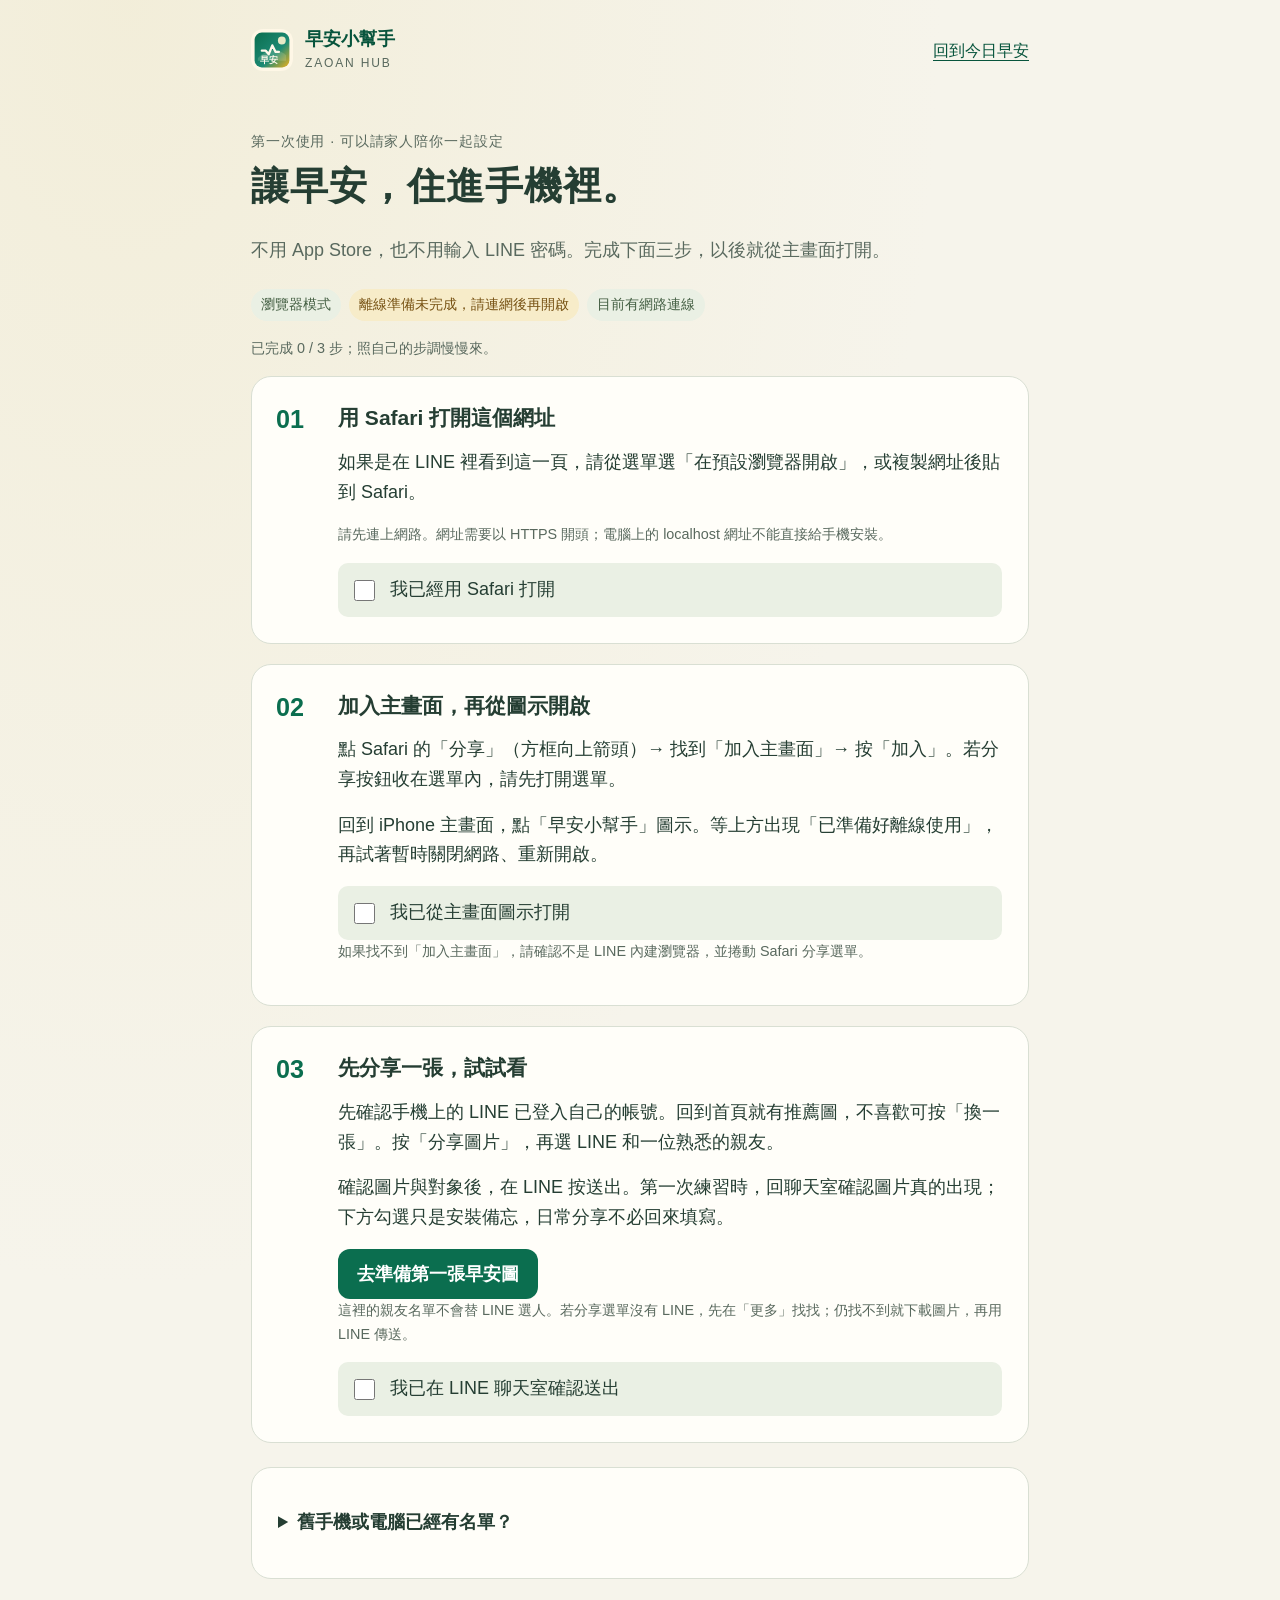
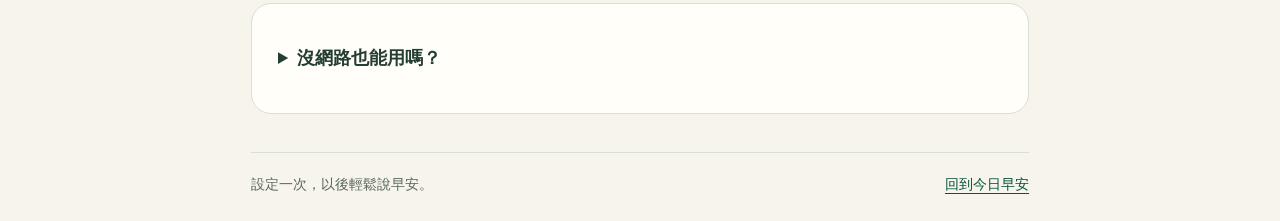
==== commit 547427ee: "Make daily greeting images the primary private-sharing workflow" ====
--- a/app/guide.html
+++ b/app/guide.html
@@ -41,8 +41,8 @@
         </section>
         <section class="panel guide-step">
           <h2>先分享一張，試試看</h2>
-          <p>先確認手機上的 LINE 已登入自己的帳號。回到首頁寫一句祝福，按「分享圖片」，再選 LINE 和一位熟悉的親友。</p>
-          <p>確認圖片與對象後，在 LINE 按送出。最後回聊天室確認圖片真的出現，再回來勾選。</p>
+          <p>先確認手機上的 LINE 已登入自己的帳號。回到首頁就有推薦圖，不喜歡可按「換一張」。按「分享圖片」，再選 LINE 和一位熟悉的親友。</p>
+          <p>確認圖片與對象後，在 LINE 按送出。第一次練習時，回聊天室確認圖片真的出現；下方勾選只是安裝備忘，日常分享不必回來填寫。</p>
           <a class="button button-primary" href="./">去準備第一張早安圖</a>
           <p class="helper">這裡的親友名單不會替 LINE 選人。若分享選單沒有 LINE，先在「更多」找找；仍找不到就下載圖片，再用 LINE 傳送。</p>
           <label class="checklist-row"><input type="checkbox" data-guide-step="line_target_confirmed"><span>我已在 LINE 聊天室確認送出</span></label>
--- a/app/styles.css
+++ b/app/styles.css
@@ -46,7 +46,15 @@
 .page-heading { display: flex; justify-content: space-between; align-items: center; gap: 16px; margin: 30px 0 24px; }
 .eyebrow { font-size: .8rem; color: var(--muted); letter-spacing: .06em; margin-bottom: 8px; }
 .quiet-label { color: var(--muted); font-size: .8rem; }
-.workspace { display: grid; grid-template-columns: minmax(0, 1.1fr) minmax(0, 1fr); gap: 28px; align-items: start; }
+#today { max-width: 780px; margin-inline: auto; }
+.workspace { display: grid; gap: 18px; }
+.primary-actions { display: grid; grid-template-columns: auto minmax(0, 1fr); gap: 12px; }
+.primary-actions .share-button { font-size: 1rem; }
+.composer > summary { padding-block: 0; display: block; }
+.composer[open] > summary { margin-bottom: 22px; }
+.extra-sharing { margin-top: 0; padding-block: 12px; }
+.extra-sharing summary { font-size: .89rem; }
+#contacts > .management-grid { margin-top: 24px; }
 .panel { background: var(--surface); border: 1px solid var(--line); border-radius: var(--radius); padding: 26px; min-width: 0; }
 .preview-panel { min-width: 0; background: #e8edde; padding: 20px; border-radius: var(--radius); border: 1px solid #d6ddc9; }
 .preview-label { display: flex; flex-wrap: wrap; gap: 4px 10px; justify-content: space-between; font-size: .8rem; color: #48603e; margin-bottom: 14px; }
@@ -105,6 +113,14 @@
 legend { font-weight: 700; margin-bottom: 8px; }
 .empty-state { padding: 18px; background: var(--paper); border-radius: 10px; font-size: .89rem; color: var(--muted); }
 .list-stack { display: grid; gap: 12px; }
+.daily-replies { margin-top: 24px; }
+.daily-replies .management-grid { gap: 24px; }
+.reply-row { display: flex; align-items: center; gap: 12px; min-height: 60px; padding: 12px; border: 1px solid var(--line); border-radius: 10px; cursor: pointer; overflow-wrap: anywhere; }
+.reply-row span { min-width: 0; }
+.reply-row small { display: block; }
+.reply-row:has(input:checked) { background: var(--soft); }
+#pending-replies { margin: 16px 0; overflow-wrap: anywhere; }
+#prepare-replies-button:disabled { cursor: default; }
 .list-card { border-top: 1px solid var(--line); padding-top: 16px; overflow-wrap: anywhere; }
 .card-head { display: flex; gap: 12px; align-items: center; justify-content: space-between; }
 .card-title { display: flex; flex-wrap: wrap; gap: 8px; align-items: center; min-width: 0; }
